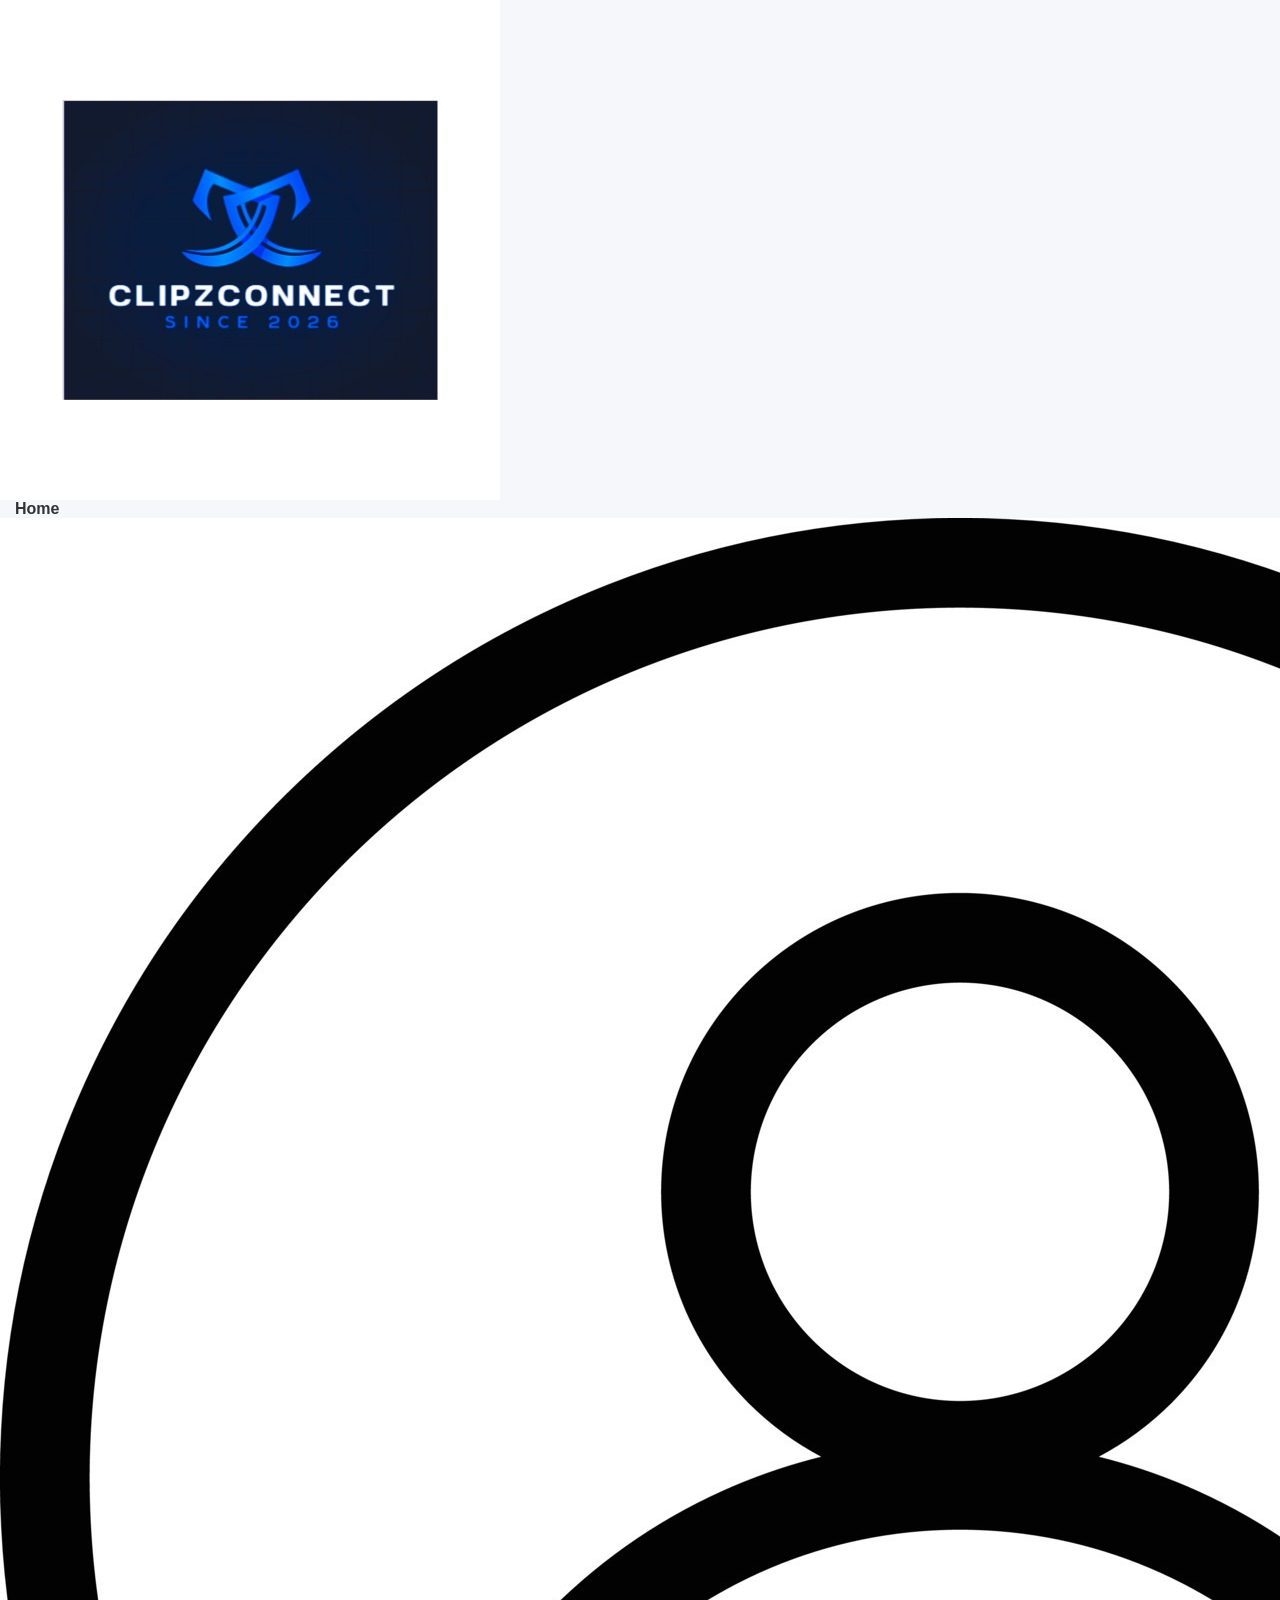
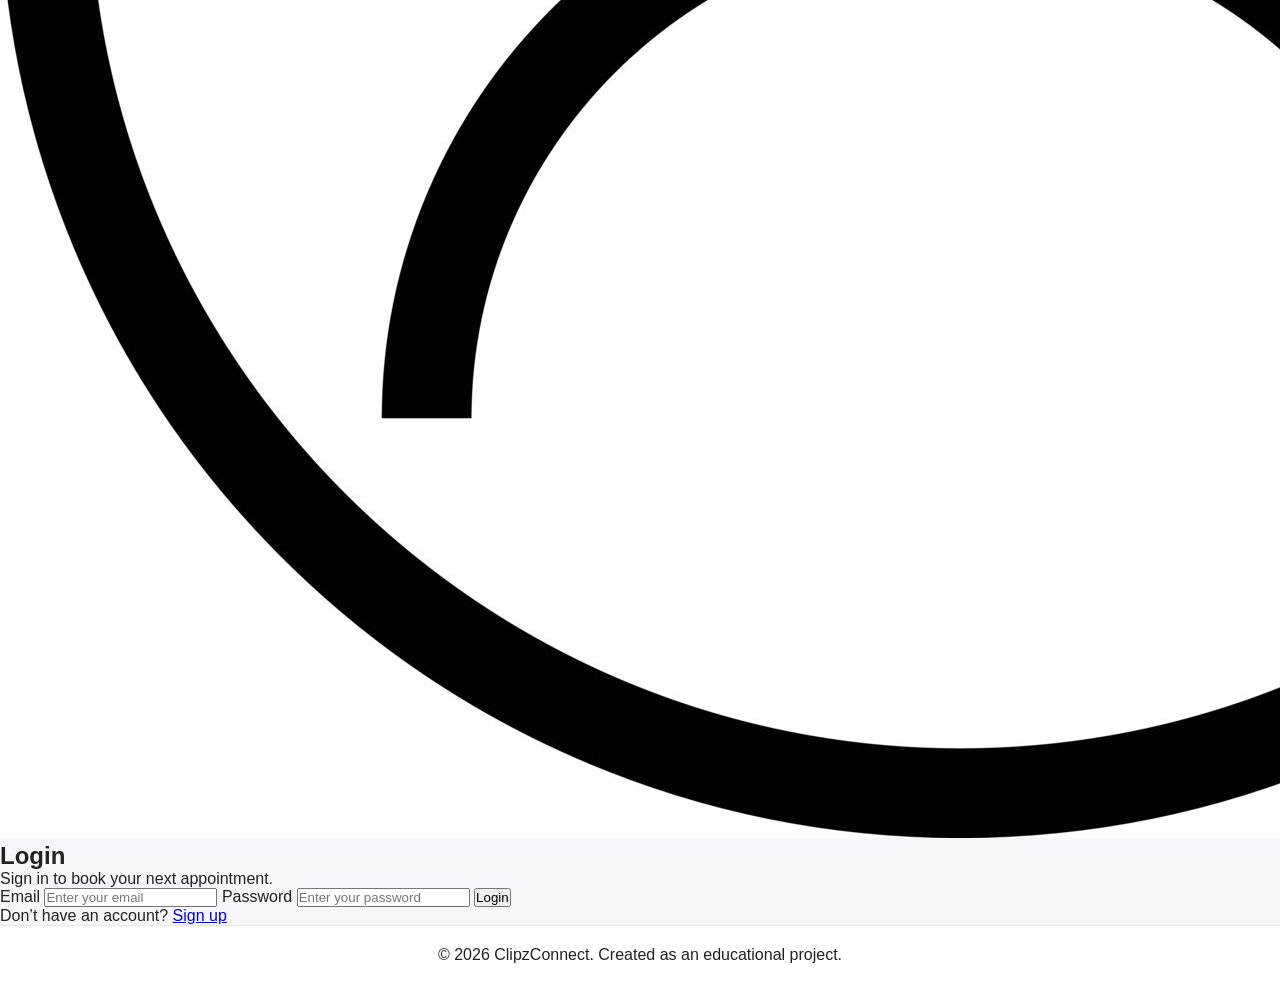
==== high-fidelity-prototype/login.html @ e9f4990e "Reworked the homepage" ====
<!DOCTYPE html>
<html lang="en">
    <head>
        <meta charset="UTF-8">
        <meta name="viewport" content="width=device-width, initial-scale=1.0">
        <title>ClipzConnect Homepage</title>
        <link rel="stylesheet" href="styles.css">
    </head>

    <body>
        <!--Navigation Bar-->
        <nav class="Nav-bar">
            <div class="nav-left">
                <img src="images/ClipzConnectLogo.jpg.jpeg" class="left-logo" alt="Logo">
            </div>

            <div class="nav-right">
                <ul class="nav-links">
                    <li><a href="index.html">Home</a></li>
                </ul>

                <img src="images/profileIcon.jpg" class="right-logo" alt="Profile_Icon">
            </div>
        </nav>

        <!-- LOGIN BOX -->
        <main>
            <div class="login-container">

                <div class="login-box">
                    <h2>Login</h2>
                    <p>Sign in to book your next appointment.</p>

                    <form>
                        <label>Email</label>
                        <input type="email" placeholder="Enter your email" required>

                        <label>Password</label>
                        <input type="password" placeholder="Enter your password" required>

                        <button type="submit">Login</button>
                    </form>

                    <p class="login-text">
                        Don’t have an account?
                        <a href="sign-up.html">Sign up</a>
                    </p>
                </div>

            </div>
        </main>

        <!-- Footer -->
        <footer class="footer">
            <p class="footer-text">&copy; 2026 ClipzConnect. Created as an educational project.</p>
        </footer>
    </body>
</html>
---- high-fidelity-prototype/styles.css ----
* {
    margin: 0;
    padding: 0;
    box-sizing: border-box;
    font-family: "Segoe UI", Arial, sans-serif;
}

body {
    background: #f6f7fb;
    color: #222;
}

/* ================= NAVBAR ================= */
.navbar {
    display: flex;
    justify-content: space-between;
    align-items: center;
    padding: 12px 25px;
    background: #ffffff;
    border-bottom: 1px solid #e8e8e8;
}

.nav-left {
    display: flex;
    align-items: center;
    gap: 10px;
}

.logo {
    width: 45px;
    height: 45px;
    border-radius: 50%;
}

/* ONLY HOME + SIGN IN */
.nav-right a {
    margin-left: 15px;
    text-decoration: none;
    font-weight: 600;
    color: #333;
}

.nav-right a:hover {
    color: #1a73e8;
}

.profile-icon {
    width: 40px;
    height: 40px;
    border-radius: 50%;
    margin-left: 10px;
}

/* ================= HERO ================= */
.hero {
    text-align: center;
    padding: 70px 20px;
    background: linear-gradient(135deg, #1a73e8, #6aa9ff);
    color: white;
}

/* ================= SECTIONS ================= */
.section {
    max-width: 1100px;
    margin: auto;
    padding: 40px 20px;
    text-align: center;
}

/* ================= BARBERS ================= */
.barber-grid {
    display: grid;
    grid-template-columns: repeat(auto-fit, minmax(220px, 1fr));
    gap: 20px;
}

.barber-card {
    background: white;
    padding: 15px;
    border-radius: 12px;
    box-shadow: 0 4px 12px rgba(0,0,0,0.05);
}

.barber-card img {
    width: 140px;
    height: 140px;
    border-radius: 50%;
    object-fit: cover;
    object-position: center 15%;
    display: block;
    margin: 0 auto 10px auto;
}

/* ================= REVIEWS ================= */
.review-grid {
    display: flex;
    justify-content: center;
    gap: 20px;
    flex-wrap: wrap;
}

.review-card {
    background: white;
    padding: 15px;
    border-radius: 12px;
    width: 280px;
    box-shadow: 0 4px 12px rgba(0,0,0,0.05);
}

/* ================= FEATURES ================= */
.feature-boxes {
    display: flex;
    justify-content: center;
    gap: 15px;
    flex-wrap: wrap;
}

.feature {
    background: white;
    padding: 15px 20px;
    border-radius: 10px;
}

/* ================= ACCOUNT ================= */
.account-cards {
    display: flex;
    justify-content: center;
    gap: 20px;
    flex-wrap: wrap;
}

.account-card {
    background: white;
    padding: 20px;
    width: 250px;
    border-radius: 12px;
    box-shadow: 0 4px 12px rgba(0,0,0,0.05);
}

.account-card a {
    display: inline-block;
    margin-top: 10px;
    padding: 10px 14px;
    background: #1a73e8;
    color: white;
    text-decoration: none;
    border-radius: 8px;
}

/* ================= FOOTER ================= */
footer {
    text-align: center;
    padding: 20px;
    background: white;
    border-top: 1px solid #e8e8e8;
}
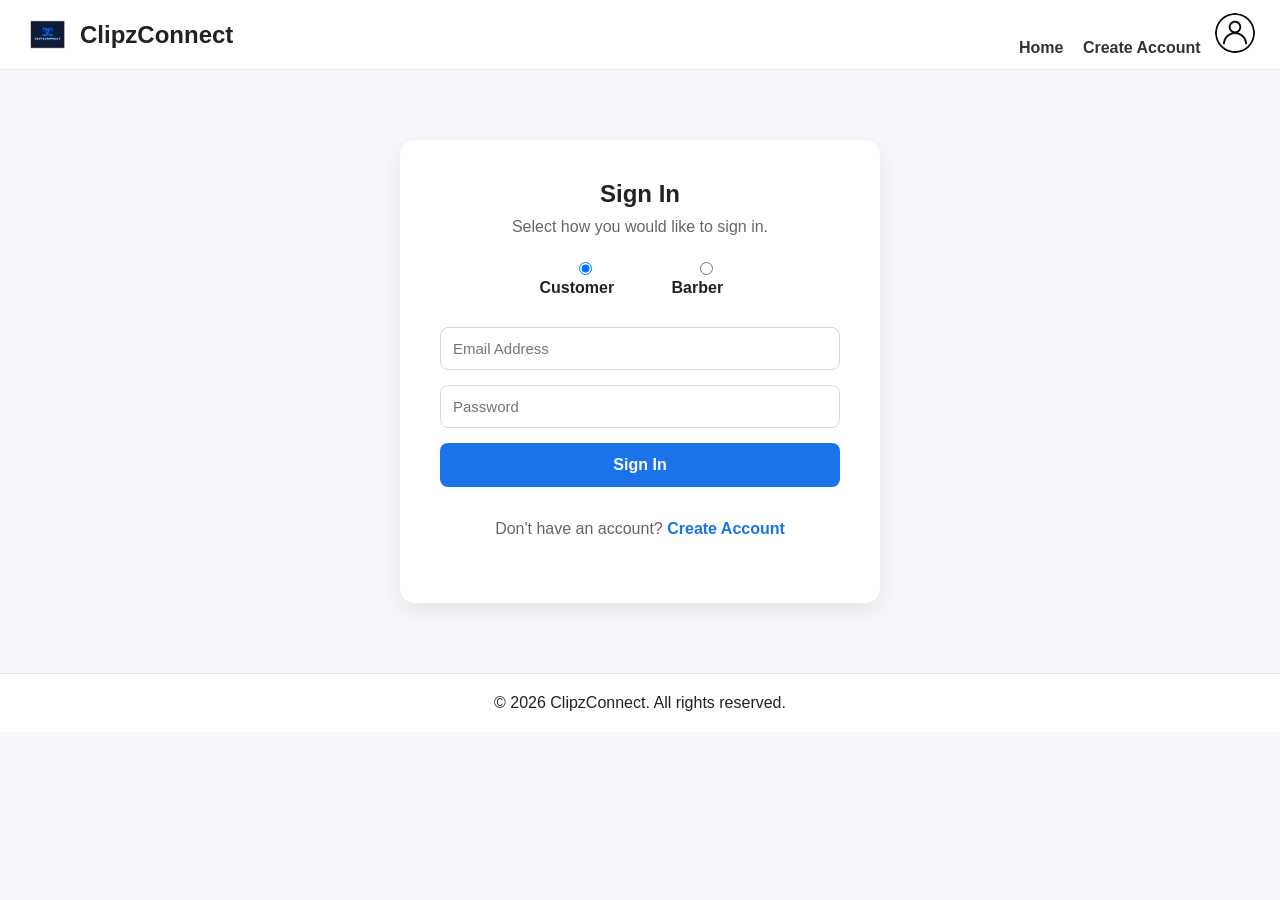
==== commit 8f03a8a9: "Added login page and style" ====
--- a/high-fidelity-prototype/login.html
+++ b/high-fidelity-prototype/login.html
@@ -3,56 +3,114 @@
     <head>
         <meta charset="UTF-8">
         <meta name="viewport" content="width=device-width, initial-scale=1.0">
-        <title>ClipzConnect Homepage</title>
+        <title>ClipzConnect - Sign In</title>
         <link rel="stylesheet" href="styles.css">
     </head>
 
     <body>
-        <!--Navigation Bar-->
-        <nav class="Nav-bar">
-            <div class="nav-left">
-                <img src="images/ClipzConnectLogo.jpg.jpeg" class="left-logo" alt="Logo">
+
+    <!-- ================= NAVBAR ================= -->
+    <nav class="navbar">
+
+        <div class="nav-left">
+            <img src="images/ClipzConnectLogo.jpg.jpeg" class="logo" alt="Logo">
+            <h2>ClipzConnect</h2>
+        </div>
+
+        <div class="nav-right">
+            <a href="index.html">Home</a>
+            <a href="sign-up.html">Create Account</a>
+            <img src="images/profileIcon.jpg" class="profile-icon" alt="Profile">
+        </div>
+
+    </nav>
+
+    <!-- ================= SIGN IN ================= -->
+
+    <section class="signup-section">
+
+        <div class="signup-card">
+
+            <h1>Sign In</h1>
+
+            <p>Select how you would like to sign in.</p>
+
+            <!-- Account Type -->
+
+            <div class="account-type">
+
+                <label>
+                    <input type="radio"
+                        name="accountType"
+                        value="customer"
+                        checked>
+                    Customer
+                </label>
+
+                <label>
+                    <input type="radio"
+                        name="accountType"
+                        value="barber">
+                    Barber
+                </label>
+
             </div>
 
-            <div class="nav-right">
-                <ul class="nav-links">
-                    <li><a href="index.html">Home</a></li>
-                </ul>
+            <form id="loginForm">
 
-                <img src="images/profileIcon.jpg" class="right-logo" alt="Profile_Icon">
-            </div>
-        </nav>
+                <input type="email" placeholder="Email Address">
 
-        <!-- LOGIN BOX -->
-        <main>
-            <div class="login-container">
+                <input type="password" placeholder="Password">
 
-                <div class="login-box">
-                    <h2>Login</h2>
-                    <p>Sign in to book your next appointment.</p>
+                <button type="submit" class="create-account-btn">
+                    Sign In
+                </button>
 
-                    <form>
-                        <label>Email</label>
-                        <input type="email" placeholder="Enter your email" required>
+                <p class="signin-text">
+                    Don't have an account?
+                    <a href="sign-up.html" class="signin-link">
+                        Create Account
+                    </a>
+                </p>
 
-                        <label>Password</label>
-                        <input type="password" placeholder="Enter your password" required>
+            </form>
 
-                        <button type="submit">Login</button>
-                    </form>
+        </div>
 
-                    <p class="login-text">
-                        Don’t have an account?
-                        <a href="sign-up.html">Sign up</a>
-                    </p>
-                </div>
+    </section>
 
-            </div>
-        </main>
+    <!-- ================= FOOTER ================= -->
 
-        <!-- Footer -->
-        <footer class="footer">
-            <p class="footer-text">&copy; 2026 ClipzConnect. Created as an educational project.</p>
-        </footer>
+    <footer>
+
+        <p>&copy; 2026 ClipzConnect. All rights reserved.</p>
+
+    </footer>
+
+    <script>
+
+    const customer = document.querySelector('input[value="customer"]');
+    const barber = document.querySelector('input[value="barber"]');
+    const loginForm = document.getElementById("loginForm");
+
+    loginForm.addEventListener("submit", function(event){
+
+        event.preventDefault();
+
+        if(customer.checked){
+
+            window.location.href = "customer-prototype/customerDashBoard.html";
+
+        }
+        else{
+
+            window.location.href = "provider-prototype/providerDashboard.html";
+
+        }
+
+    });
+
+    </script>
+
     </body>
 </html>
--- a/high-fidelity-prototype/styles.css
+++ b/high-fidelity-prototype/styles.css
@@ -1,3 +1,7 @@
+/* =========================
+   GLOBAL
+========================= */
+
 * {
     margin: 0;
     padding: 0;
@@ -10,7 +14,10 @@
     color: #222;
 }
 
-/* ================= NAVBAR ================= */
+/* =========================
+   NAVBAR
+========================= */
+
 .navbar {
     display: flex;
     justify-content: space-between;
@@ -30,9 +37,9 @@
     width: 45px;
     height: 45px;
     border-radius: 50%;
-}
-
-/* ONLY HOME + SIGN IN */
+    object-fit: cover;
+}
+
 .nav-right a {
     margin-left: 15px;
     text-decoration: none;
@@ -49,9 +56,13 @@
     height: 40px;
     border-radius: 50%;
     margin-left: 10px;
-}
-
-/* ================= HERO ================= */
+    object-fit: cover;
+}
+
+/* =========================
+   HERO
+========================= */
+
 .hero {
     text-align: center;
     padding: 70px 20px;
@@ -59,7 +70,19 @@
     color: white;
 }
 
-/* ================= SECTIONS ================= */
+.hero-content h1 {
+    font-size: 2.5rem;
+    margin-bottom: 10px;
+}
+
+.hero-content p {
+    font-size: 1.1rem;
+}
+
+/* =========================
+   SECTIONS
+========================= */
+
 .section {
     max-width: 1100px;
     margin: auto;
@@ -67,7 +90,14 @@
     text-align: center;
 }
 
-/* ================= BARBERS ================= */
+.section h2 {
+    margin-bottom: 25px;
+}
+
+/* =========================
+   FEATURED BARBERS
+========================= */
+
 .barber-grid {
     display: grid;
     grid-template-columns: repeat(auto-fit, minmax(220px, 1fr));
@@ -78,7 +108,12 @@
     background: white;
     padding: 15px;
     border-radius: 12px;
-    box-shadow: 0 4px 12px rgba(0,0,0,0.05);
+    box-shadow: 0 4px 12px rgba(0,0,0,.05);
+    transition: .25s;
+}
+
+.barber-card:hover {
+    transform: translateY(-5px);
 }
 
 .barber-card img {
@@ -91,7 +126,28 @@
     margin: 0 auto 10px auto;
 }
 
-/* ================= REVIEWS ================= */
+.barber-card h3 {
+    margin-bottom: 8px;
+}
+
+.barber-card button {
+    margin-top: 10px;
+    padding: 10px 15px;
+    border: none;
+    border-radius: 8px;
+    background: #1a73e8;
+    color: white;
+    cursor: pointer;
+}
+
+.barber-card button:hover {
+    background: #0f5bd6;
+}
+
+/* =========================
+   REVIEWS
+========================= */
+
 .review-grid {
     display: flex;
     justify-content: center;
@@ -100,41 +156,60 @@
 }
 
 .review-card {
-    background: white;
-    padding: 15px;
+    width: 280px;
+    background: white;
+    padding: 18px;
     border-radius: 12px;
-    width: 280px;
-    box-shadow: 0 4px 12px rgba(0,0,0,0.05);
-}
-
-/* ================= FEATURES ================= */
+    box-shadow: 0 4px 12px rgba(0,0,0,.05);
+}
+
+.review-card h4 {
+    margin-top: 12px;
+    color: #1a73e8;
+}
+
+/* =========================
+   FEATURES
+========================= */
+
 .feature-boxes {
-    display: flex;
-    justify-content: center;
-    gap: 15px;
-    flex-wrap: wrap;
-}
-
-.feature {
-    background: white;
-    padding: 15px 20px;
-    border-radius: 10px;
-}
-
-/* ================= ACCOUNT ================= */
-.account-cards {
     display: flex;
     justify-content: center;
     gap: 20px;
     flex-wrap: wrap;
 }
 
+.feature {
+    background: white;
+    padding: 20px;
+    border-radius: 12px;
+    min-width: 180px;
+    box-shadow: 0 4px 12px rgba(0,0,0,.05);
+}
+
+/* =========================
+   ACCOUNT CARDS
+========================= */
+
+.account-cards {
+    display: flex;
+    justify-content: center;
+    gap: 20px;
+    flex-wrap: wrap;
+}
+
 .account-card {
+    width: 250px;
     background: white;
     padding: 20px;
-    width: 250px;
     border-radius: 12px;
-    box-shadow: 0 4px 12px rgba(0,0,0,0.05);
+    text-align: center;
+    box-shadow: 0 4px 12px rgba(0,0,0,.05);
+    transition: .25s;
+}
+
+.account-card:hover {
+    transform: translateY(-5px);
 }
 
 .account-card a {
@@ -147,7 +222,140 @@
     border-radius: 8px;
 }
 
-/* ================= FOOTER ================= */
+.account-card a:hover {
+    background: #0f5bd6;
+}
+
+/* =========================
+   SIGN UP PAGE
+========================= */
+
+.signup-section {
+    display: flex;
+    justify-content: center;
+    align-items: center;
+    padding: 70px 20px;
+}
+
+.signup-card {
+    width: 480px;
+    background: white;
+    padding: 40px;
+    border-radius: 15px;
+    box-shadow: 0 8px 25px rgba(0,0,0,.08);
+}
+
+.signup-card h1 {
+    text-align: center;
+    margin-bottom: 10px;
+}
+
+.signup-card p {
+    text-align: center;
+    color: #666;
+    margin-bottom: 25px;
+}
+
+/* =========================
+   ACCOUNT TYPE
+========================= */
+
+.account-type {
+    display: flex;
+    justify-content: center;
+    gap: 40px;
+    margin-bottom: 30px;
+    font-weight: bold;
+}
+
+.account-type label {
+    cursor: pointer;
+}
+
+/* =========================
+   FORM
+========================= */
+
+.signup-card form {
+    display: flex;
+    flex-direction: column;
+    gap: 15px;
+}
+
+.signup-card input,
+.signup-card textarea {
+    width: 100%;
+    padding: 12px;
+    border: 1px solid #d8d8d8;
+    border-radius: 8px;
+    font-size: 15px;
+}
+
+.signup-card textarea {
+    resize: vertical;
+    min-height: 100px;
+}
+
+.signup-card input:focus,
+.signup-card textarea:focus {
+    outline: none;
+    border-color: #1a73e8;
+    box-shadow: 0 0 5px rgba(26,115,232,.25);
+}
+
+/* =========================
+   BARBER FIELDS
+========================= */
+
+#barberFields {
+    display: none;
+}
+
+/* =========================
+   CREATE ACCOUNT BUTTON
+========================= */
+
+.create-account-btn {
+    width: 100%;
+    padding: 13px;
+    background: #1a73e8;
+    color: white;
+    border: none;
+    border-radius: 8px;
+    font-size: 16px;
+    font-weight: bold;
+    cursor: pointer;
+    transition: .2s;
+}
+
+.create-account-btn:hover {
+    background: #0f5bd6;
+}
+
+/* =========================
+   SIGN IN LINK
+========================= */
+
+.signin-text {
+    text-align: center;
+    margin-top: 18px;
+    color: #666;
+}
+
+.signin-link {
+    color: #1a73e8;
+    text-decoration: none;
+    font-weight: bold;
+}
+
+.signin-link:hover {
+    text-decoration: underline;
+}
+
+/* =========================
+   FOOTER
+========================= */
+
 footer {
     text-align: center;
     padding: 20px;
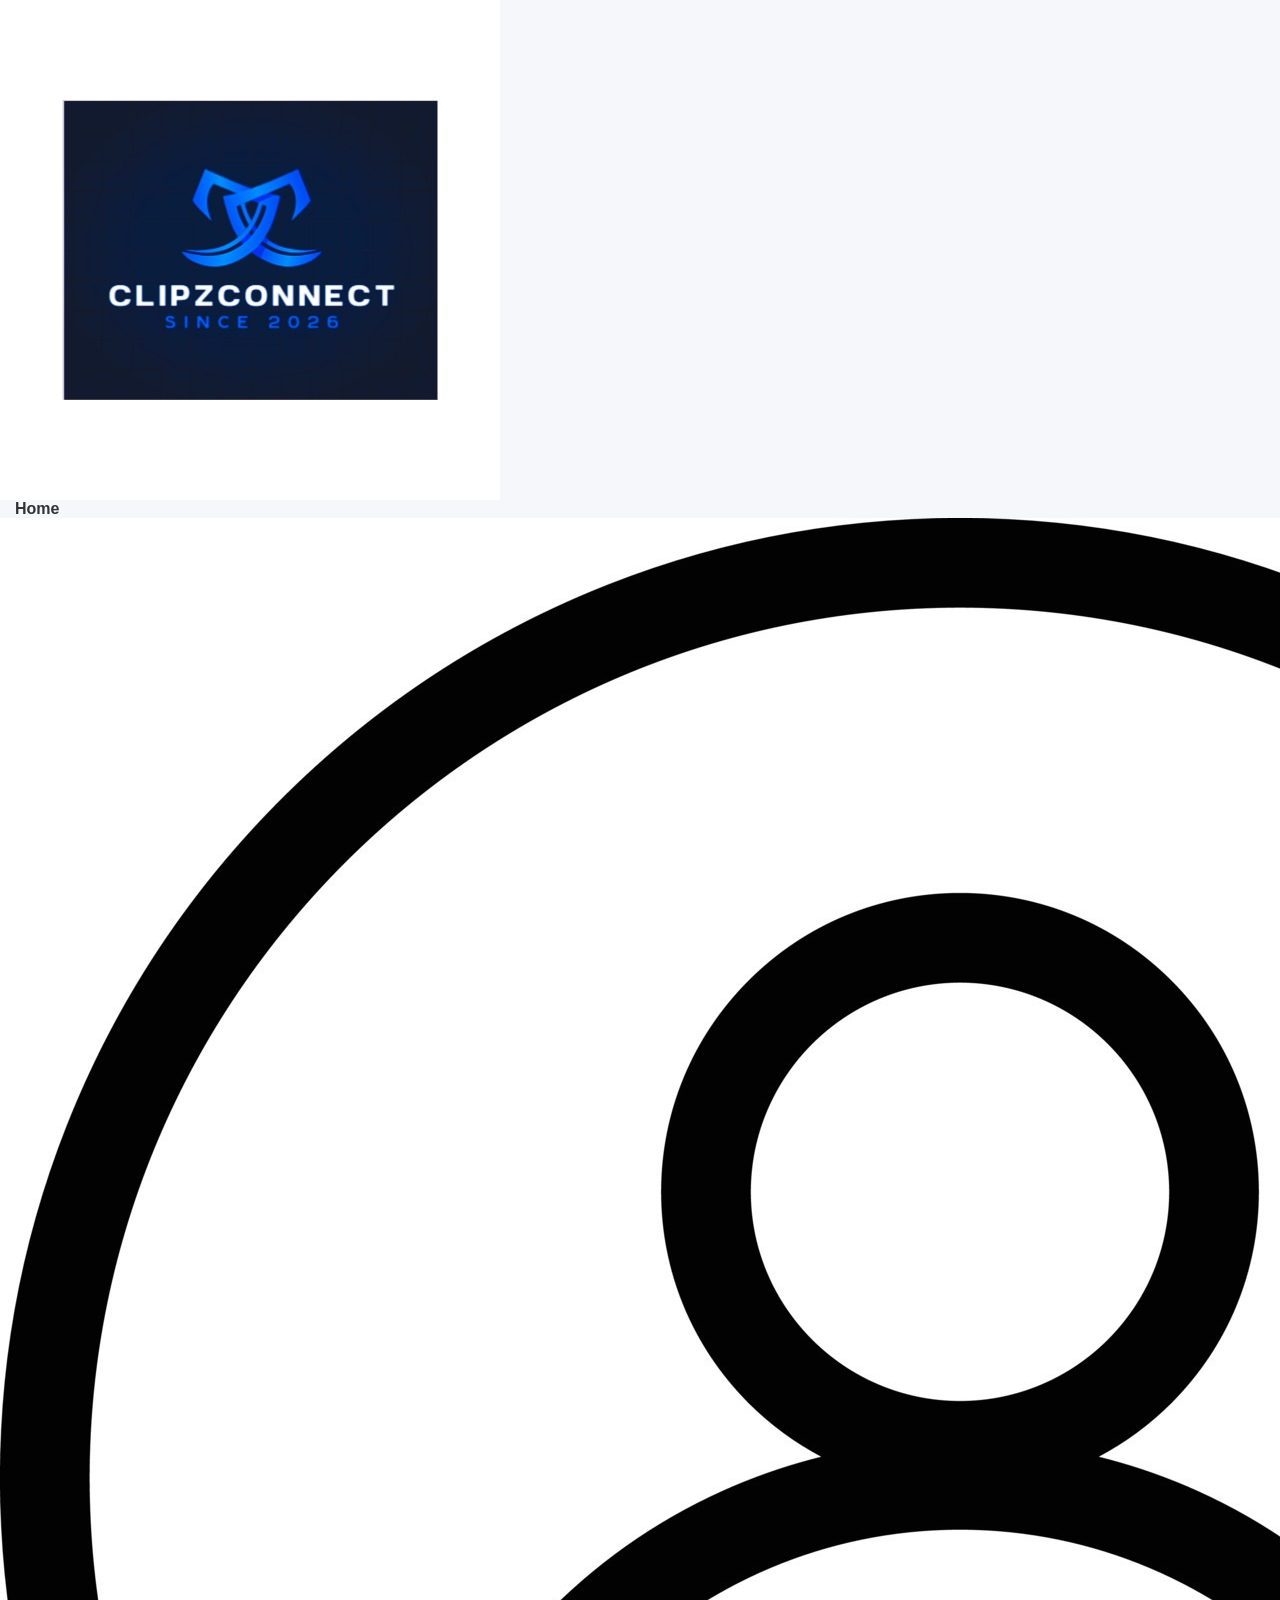
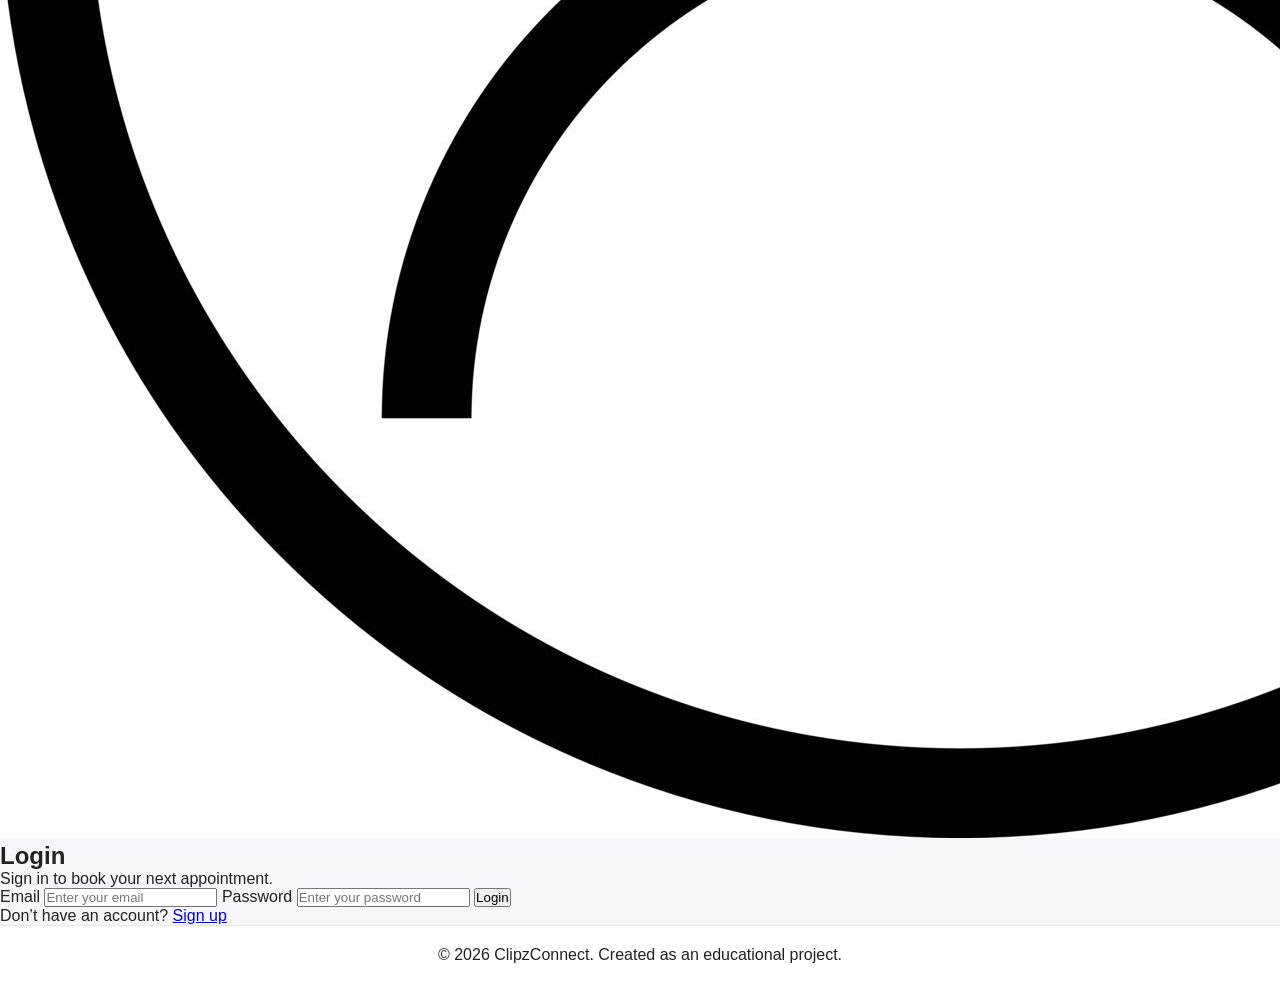
==== commit b793aa9d: "Merge pull request #38 from UlisesMartinezz/uamartinezzuniga Provider Dashboard" ====
--- a/high-fidelity-prototype/login.html
+++ b/high-fidelity-prototype/login.html
@@ -3,114 +3,56 @@
     <head>
         <meta charset="UTF-8">
         <meta name="viewport" content="width=device-width, initial-scale=1.0">
-        <title>ClipzConnect - Sign In</title>
+        <title>ClipzConnect Homepage</title>
         <link rel="stylesheet" href="styles.css">
     </head>
 
     <body>
+        <!--Navigation Bar-->
+        <nav class="Nav-bar">
+            <div class="nav-left">
+                <img src="images/ClipzConnectLogo.jpg.jpeg" class="left-logo" alt="Logo">
+            </div>
 
-    <!-- ================= NAVBAR ================= -->
-    <nav class="navbar">
+            <div class="nav-right">
+                <ul class="nav-links">
+                    <li><a href="index.html">Home</a></li>
+                </ul>
 
-        <div class="nav-left">
-            <img src="images/ClipzConnectLogo.jpg.jpeg" class="logo" alt="Logo">
-            <h2>ClipzConnect</h2>
-        </div>
+                <img src="images/profileIcon.jpg" class="right-logo" alt="Profile_Icon">
+            </div>
+        </nav>
 
-        <div class="nav-right">
-            <a href="index.html">Home</a>
-            <a href="sign-up.html">Create Account</a>
-            <img src="images/profileIcon.jpg" class="profile-icon" alt="Profile">
-        </div>
+        <!-- LOGIN BOX -->
+        <main>
+            <div class="login-container">
 
-    </nav>
+                <div class="login-box">
+                    <h2>Login</h2>
+                    <p>Sign in to book your next appointment.</p>
 
-    <!-- ================= SIGN IN ================= -->
+                    <form>
+                        <label>Email</label>
+                        <input type="email" placeholder="Enter your email" required>
 
-    <section class="signup-section">
+                        <label>Password</label>
+                        <input type="password" placeholder="Enter your password" required>
 
-        <div class="signup-card">
+                        <button type="submit">Login</button>
+                    </form>
 
-            <h1>Sign In</h1>
-
-            <p>Select how you would like to sign in.</p>
-
-            <!-- Account Type -->
-
-            <div class="account-type">
-
-                <label>
-                    <input type="radio"
-                        name="accountType"
-                        value="customer"
-                        checked>
-                    Customer
-                </label>
-
-                <label>
-                    <input type="radio"
-                        name="accountType"
-                        value="barber">
-                    Barber
-                </label>
+                    <p class="login-text">
+                        Don’t have an account?
+                        <a href="sign-up.html">Sign up</a>
+                    </p>
+                </div>
 
             </div>
+        </main>
 
-            <form id="loginForm">
-
-                <input type="email" placeholder="Email Address">
-
-                <input type="password" placeholder="Password">
-
-                <button type="submit" class="create-account-btn">
-                    Sign In
-                </button>
-
-                <p class="signin-text">
-                    Don't have an account?
-                    <a href="sign-up.html" class="signin-link">
-                        Create Account
-                    </a>
-                </p>
-
-            </form>
-
-        </div>
-
-    </section>
-
-    <!-- ================= FOOTER ================= -->
-
-    <footer>
-
-        <p>&copy; 2026 ClipzConnect. All rights reserved.</p>
-
-    </footer>
-
-    <script>
-
-    const customer = document.querySelector('input[value="customer"]');
-    const barber = document.querySelector('input[value="barber"]');
-    const loginForm = document.getElementById("loginForm");
-
-    loginForm.addEventListener("submit", function(event){
-
-        event.preventDefault();
-
-        if(customer.checked){
-
-            window.location.href = "customer-prototype/customerDashBoard.html";
-
-        }
-        else{
-
-            window.location.href = "provider-prototype/providerDashboard.html";
-
-        }
-
-    });
-
-    </script>
-
+        <!-- Footer -->
+        <footer class="footer">
+            <p class="footer-text">&copy; 2026 ClipzConnect. Created as an educational project.</p>
+        </footer>
     </body>
 </html>
--- a/high-fidelity-prototype/styles.css
+++ b/high-fidelity-prototype/styles.css
@@ -361,4 +361,8 @@
     padding: 20px;
     background: white;
     border-top: 1px solid #e8e8e8;
+}
+
+/* =========================
+   PROVIDER DASHBOARD
 }
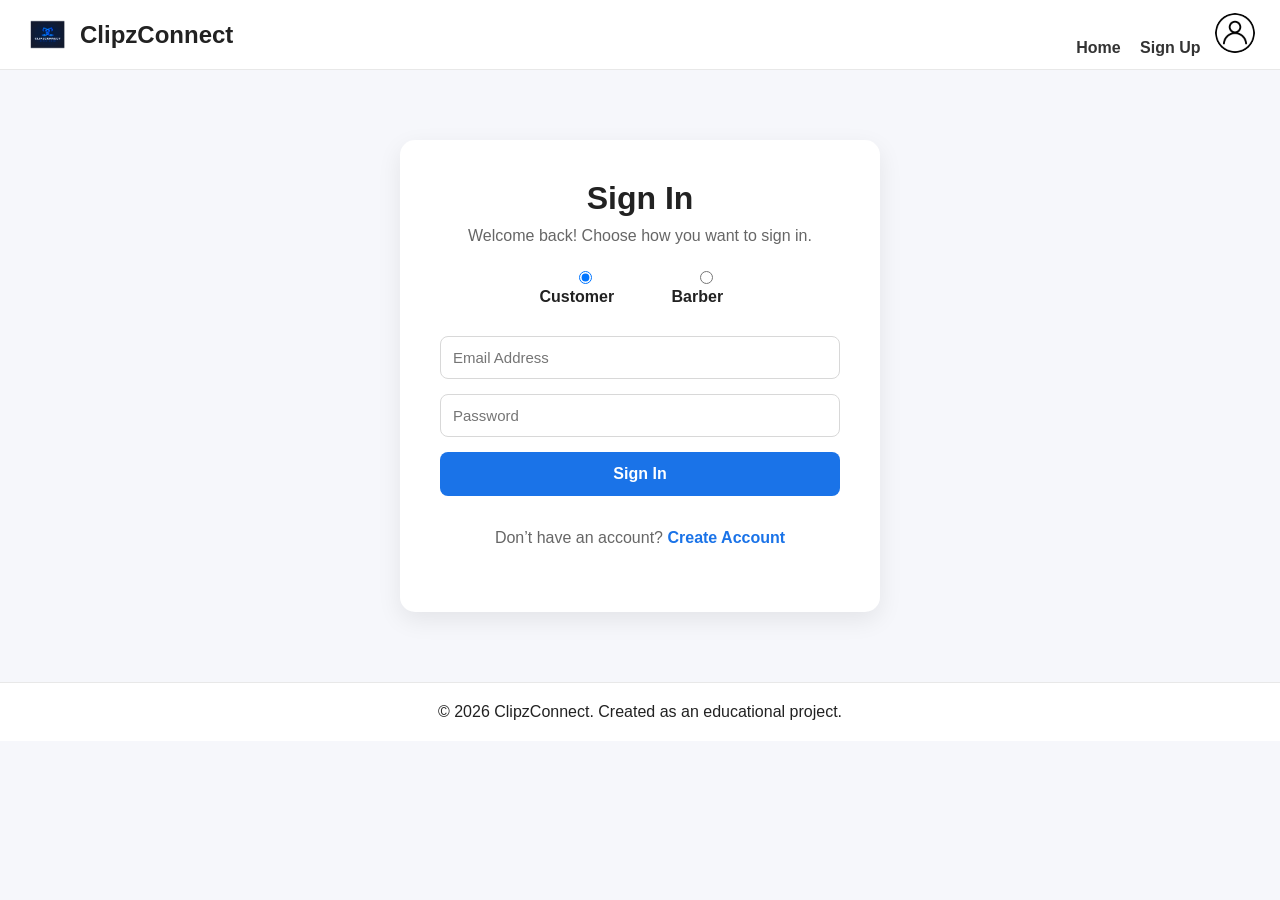
==== commit 6a73f93d: "Fixed some overlapping code" ====
--- a/high-fidelity-prototype/login.html
+++ b/high-fidelity-prototype/login.html
@@ -3,56 +3,100 @@
     <head>
         <meta charset="UTF-8">
         <meta name="viewport" content="width=device-width, initial-scale=1.0">
-        <title>ClipzConnect Homepage</title>
+        <title>ClipzConnect - Login</title>
         <link rel="stylesheet" href="styles.css">
     </head>
 
     <body>
-        <!--Navigation Bar-->
-        <nav class="Nav-bar">
+
+        <!-- ================= NAVBAR ================= -->
+        <nav class="navbar">
+
             <div class="nav-left">
-                <img src="images/ClipzConnectLogo.jpg.jpeg" class="left-logo" alt="Logo">
+                <img src="images/ClipzConnectLogo.jpg.jpeg" class="logo" alt="Logo">
+                <h2>ClipzConnect</h2>
             </div>
 
             <div class="nav-right">
-                <ul class="nav-links">
-                    <li><a href="index.html">Home</a></li>
-                </ul>
+                <a href="index.html">Home</a>
+                <a href="sign-up.html">Sign Up</a>
+                <img src="images/profileIcon.jpg" class="profile-icon" alt="Profile">
+            </div>
 
-                <img src="images/profileIcon.jpg" class="right-logo" alt="Profile_Icon">
-            </div>
         </nav>
 
-        <!-- LOGIN BOX -->
+        <!-- ================= LOGIN BOX ================= -->
         <main>
-            <div class="login-container">
 
-                <div class="login-box">
-                    <h2>Login</h2>
-                    <p>Sign in to book your next appointment.</p>
+            <div class="signup-section">
 
-                    <form>
-                        <label>Email</label>
-                        <input type="email" placeholder="Enter your email" required>
+                <div class="signup-card">
 
-                        <label>Password</label>
-                        <input type="password" placeholder="Enter your password" required>
+                    <h1>Sign In</h1>
 
-                        <button type="submit">Login</button>
+                    <p>Welcome back! Choose how you want to sign in.</p>
+
+                    <!-- Account Type Selection -->
+                    <div class="account-type">
+
+                        <label>
+                            <input type="radio" name="accountType" value="customer" checked>
+                            Customer
+                        </label>
+
+                        <label>
+                            <input type="radio" name="accountType" value="barber">
+                            Barber
+                        </label>
+
+                    </div>
+
+                    <!-- Login Form -->
+                    <form id="loginForm">
+
+                        <input type="email" placeholder="Email Address">
+                        <input type="password" placeholder="Password">
+
+                        <button type="submit" class="create-account-btn">
+                            Sign In
+                        </button>
+
+                        <p class="signin-text">
+                            Don’t have an account?
+                            <a href="sign-up.html" class="signin-link">Create Account</a>
+                        </p>
+
                     </form>
 
-                    <p class="login-text">
-                        Don’t have an account?
-                        <a href="sign-up.html">Sign up</a>
-                    </p>
                 </div>
 
             </div>
+
         </main>
 
-        <!-- Footer -->
-        <footer class="footer">
-            <p class="footer-text">&copy; 2026 ClipzConnect. Created as an educational project.</p>
+        <!-- ================= FOOTER ================= -->
+        <footer>
+            <p>&copy; 2026 ClipzConnect. Created as an educational project.</p>
         </footer>
+
+        <script>
+            document.getElementById("loginForm").addEventListener("submit", function (e) {
+                e.preventDefault();
+
+                // Get selected account type
+                const accountType = document.querySelector('input[name="accountType"]:checked').value;
+
+                // Optional: store type so dashboard can use it later
+                localStorage.setItem("accountType", accountType);
+
+                // Redirect based on selection
+                if (accountType === "customer") {
+                    window.location.href = "customer-prototype/customerDashBoard.html";
+                } else if (accountType === "barber") {
+                    window.location.href = "provider-prototype/providerDashboard.html";
+                }
+            });
+            </script>
+
     </body>
 </html>
--- a/high-fidelity-prototype/styles.css
+++ b/high-fidelity-prototype/styles.css
@@ -353,6 +353,221 @@
 }
 
 /* =========================
+   DASHBOARD STATS 
+========================= */
+
+.dashboard-stats{
+    max-width:1100px;
+    margin:50px auto;
+    padding:0 20px;
+
+    display:grid;
+    grid-template-columns:repeat(3, 1fr);
+    gap:20px;
+}
+
+/* Card style matches homepage barber/account cards */
+.stat-card{
+    background:white;
+    border-radius:15px;
+
+    padding:40px 20px;
+
+    text-align:center;
+
+    box-shadow:0 4px 12px rgba(0,0,0,0.05);
+
+    transition:0.3s;
+
+    cursor:pointer;
+}
+
+/* Hover effect like barber cards */
+.stat-card:hover{
+    transform:translateY(-6px);
+    box-shadow:0 8px 20px rgba(0,0,0,0.1);
+}
+
+/* Titles */
+.stat-card h3{
+    font-size:18px;
+    color:#333;
+    font-weight:600;
+}
+
+/* Optional subtitle effect if you add later */
+.stat-card p{
+    margin-top:10px;
+    font-size:14px;
+    color:#666;
+}
+
+/* Make them feel clickable (like buttons/cards) */
+.stat-card:active{
+    transform:scale(0.98);
+}
+
+/* Make the whole card clickable but keep styling */
+.card-link{
+    text-decoration: none;
+    color: inherit;
+    display: block;
+}
+
+/* =========================
+   RESPONSIVE
+========================= */
+
+@media (max-width: 900px){
+    .dashboard-stats{
+        grid-template-columns:1fr;
+    }
+}
+
+/* =========================
+   UPCOMING APPOINTMENTS
+========================= */
+
+.section h2{
+    margin-top:40px;
+}
+
+.account-card{
+    margin: 20px auto;
+    max-width: 350px;
+}
+
+/* =========================
+   PROFILE PAGE
+========================= */
+
+.profile-section{
+    display:flex;
+    justify-content:center;
+    align-items:center;
+    padding:60px 20px;
+}
+
+.profile-card{
+    width:420px;
+    background:white;
+    padding:30px;
+    border-radius:15px;
+    box-shadow:0 8px 25px rgba(0,0,0,0.08);
+}
+
+.profile-card h1{
+    text-align:center;
+    margin-bottom:5px;
+}
+
+.profile-card p{
+    text-align:center;
+    color:#666;
+    margin-bottom:20px;
+}
+
+/* Form styling */
+.profile-card form{
+    display:flex;
+    flex-direction:column;
+}
+
+.profile-card label{
+    margin-top:12px;
+    margin-bottom:5px;
+    font-weight:600;
+    font-size:14px;
+}
+
+.profile-card input{
+    padding:12px;
+    border:1px solid #d8d8d8;
+    border-radius:8px;
+    font-size:14px;
+}
+
+.profile-card input:focus{
+    outline:none;
+    border-color:#1a73e8;
+    box-shadow:0 0 5px rgba(26,115,232,.25);
+}
+
+/* Save button */
+.profile-card button{
+    margin-top:20px;
+    padding:12px;
+    background:#1a73e8;
+    color:white;
+    border:none;
+    border-radius:8px;
+    font-weight:bold;
+    cursor:pointer;
+    transition:0.2s;
+}
+
+.profile-card button:hover{
+    background:#0f5bd6;
+}
+
+/* =========================
+   APPOINTMENT HISTORY
+========================= */
+
+.history-grid{
+    display:grid;
+    grid-template-columns:repeat(auto-fit, minmax(260px, 1fr));
+    gap:20px;
+    max-width:1100px;
+    margin:0 auto;
+}
+
+.history-card{
+    background:white;
+    padding:20px;
+    border-radius:12px;
+    box-shadow:0 4px 12px rgba(0,0,0,0.05);
+    transition:0.25s;
+}
+
+.history-card:hover{
+    transform:translateY(-5px);
+    box-shadow:0 8px 20px rgba(0,0,0,0.1);
+}
+
+.history-card h3{
+    margin-bottom:10px;
+}
+
+.history-card p{
+    font-size:14px;
+    color:#555;
+    margin:5px 0;
+}
+
+.rating{
+    margin-top:10px;
+    color:#1a73e8;
+    font-size:16px;
+}
+
+/* Review button */
+.review-btn{
+    margin-top:12px;
+    padding:10px 12px;
+    border:none;
+    border-radius:8px;
+    background:#1a73e8;
+    color:white;
+    cursor:pointer;
+    transition:0.2s;
+}
+
+.review-btn:hover{
+    background:#0f5bd6;
+}
+
+/* =========================
    FOOTER
 ========================= */
 
@@ -362,7 +577,3 @@
     background: white;
     border-top: 1px solid #e8e8e8;
 }
-
-/* =========================
-   PROVIDER DASHBOARD
-}
